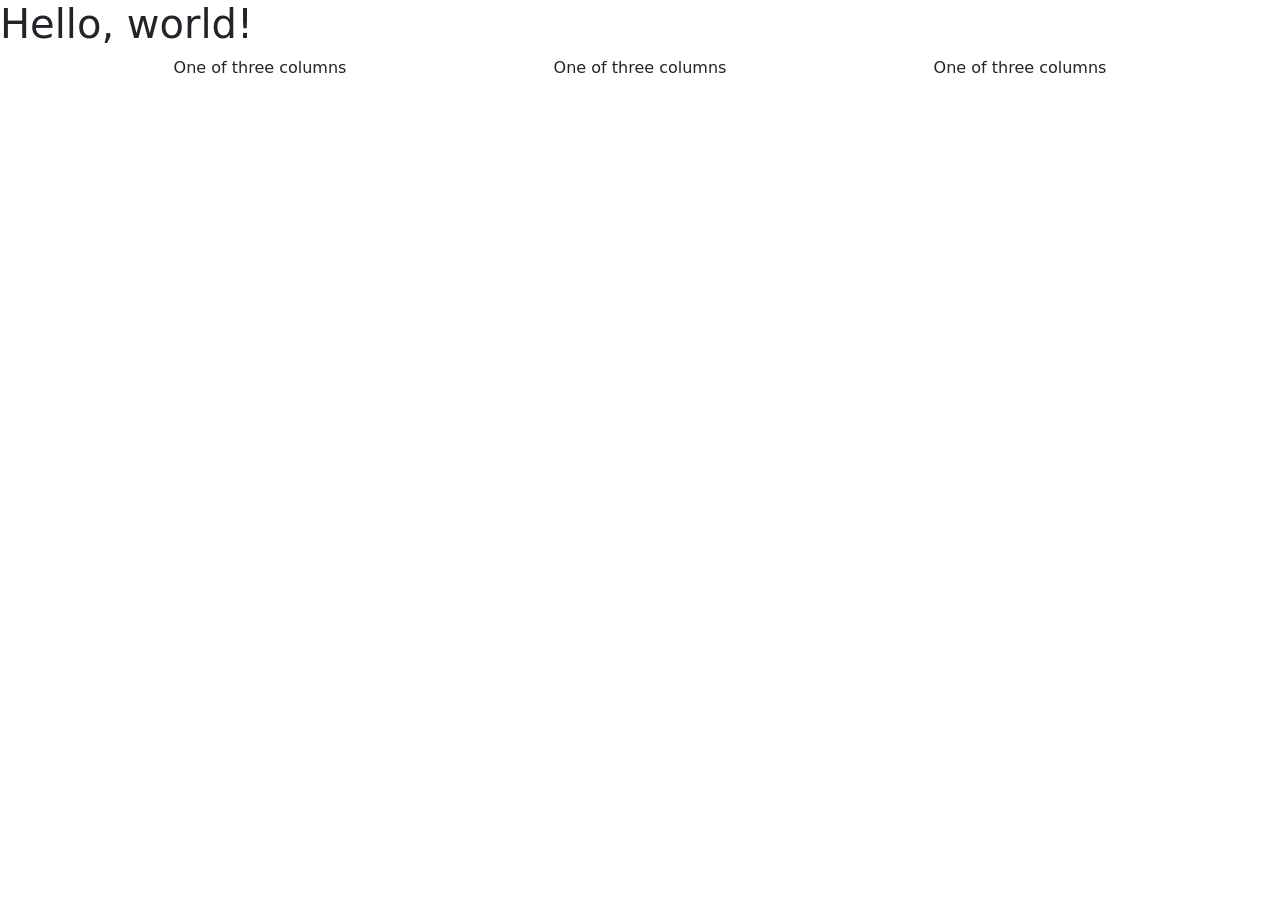
==== index.html @ ad049c61 "prueba" ====
<!doctype html>
<html lang="es">
  <head>
    <meta charset="utf-8">
    <meta name="viewport" content="width=device-width, initial-scale=1">
    <title>1er Parcial -Sandoval</title>
    <link href="https://cdn.jsdelivr.net/npm/bootstrap@5.3.8/dist/css/bootstrap.min.css" rel="stylesheet" integrity="sha384-sRIl4kxILFvY47J16cr9ZwB07vP4J8+LH7qKQnuqkuIAvNWLzeN8tE5YBujZqJLB" crossorigin="anonymous">

    <link rel="stylesheet" href="style.css">


  </head>
  <body>
    <h1>Hello, world!</h1>

    <div class="container text-center">
  <div class="row align-items-start">
    <div class="col">
      One of three columns
    </div>
    <div class="col">
      One of three columns
    </div>
    <div class="col">
      One of three columns
    </div>
  </div>
</div>





    <script src="https://cdn.jsdelivr.net/npm/bootstrap@5.3.8/dist/js/bootstrap.bundle.min.js" integrity="sha384-FKyoEForCGlyvwx9Hj09JcYn3nv7wiPVlz7YYwJrWVcXK/BmnVDxM+D2scQbITxI" crossorigin="anonymous"></script>
  </body>
</html>
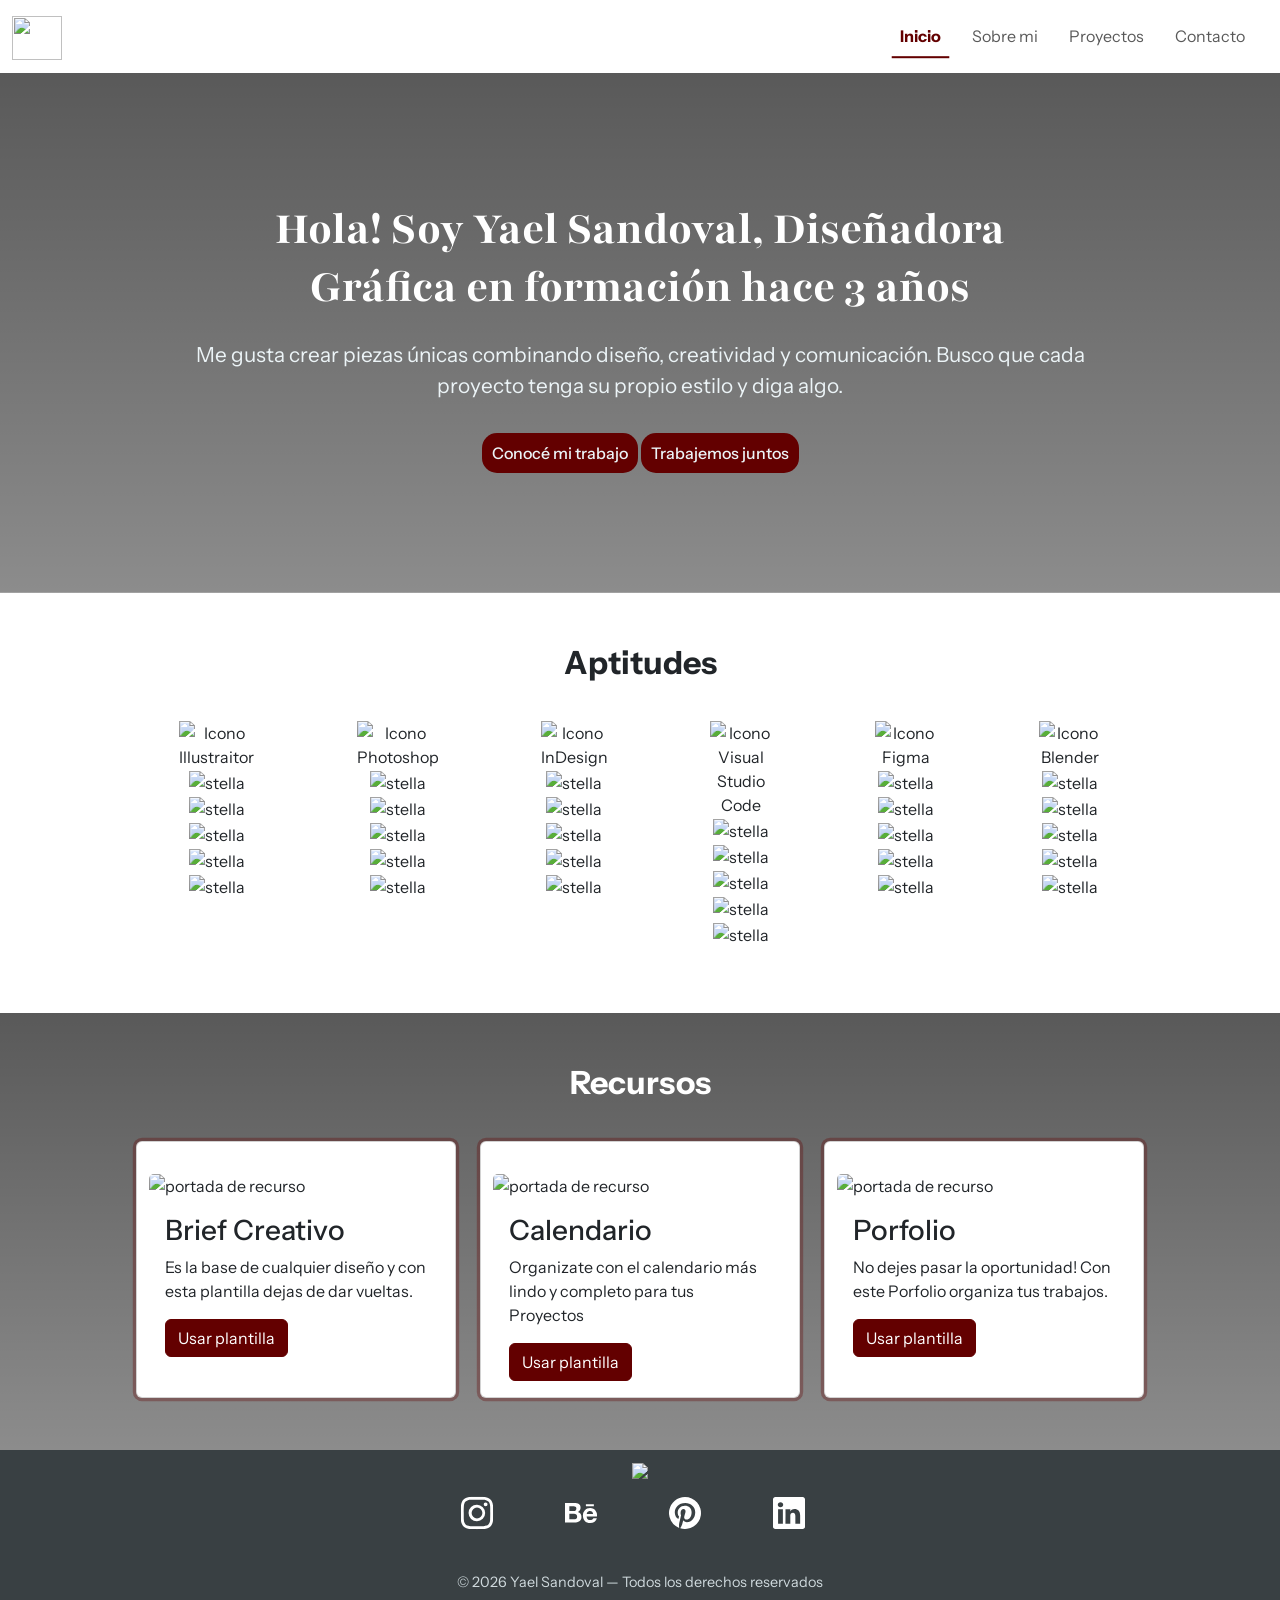
==== commit 89bf4e44: "Add files via upload" ====
--- a/index.html
+++ b/index.html
@@ -1,36 +1,218 @@
 <!doctype html>
 <html lang="es">
-  <head>
+<head>
     <meta charset="utf-8">
     <meta name="viewport" content="width=device-width, initial-scale=1">
-    <title>1er Parcial -Sandoval</title>
+    <title>Inicio</title>
     <link href="https://cdn.jsdelivr.net/npm/bootstrap@5.3.8/dist/css/bootstrap.min.css" rel="stylesheet" integrity="sha384-sRIl4kxILFvY47J16cr9ZwB07vP4J8+LH7qKQnuqkuIAvNWLzeN8tE5YBujZqJLB" crossorigin="anonymous">
 
     <link rel="stylesheet" href="style.css">
 
-
-  </head>
-  <body>
-    <h1>Hello, world!</h1>
-
-    <div class="container text-center">
-  <div class="row align-items-start">
-    <div class="col">
-      One of three columns
-    </div>
-    <div class="col">
-      One of three columns
-    </div>
-    <div class="col">
-      One of three columns
-    </div>
-  </div>
-</div>
-
-
-
-
-
-    <script src="https://cdn.jsdelivr.net/npm/bootstrap@5.3.8/dist/js/bootstrap.bundle.min.js" integrity="sha384-FKyoEForCGlyvwx9Hj09JcYn3nv7wiPVlz7YYwJrWVcXK/BmnVDxM+D2scQbITxI" crossorigin="anonymous"></script>
-  </body>
-</html>+    <link rel="preconnect" href="https://fonts.googleapis.com">
+    <link rel="preconnect" href="https://fonts.gstatic.com" crossorigin>
+    <link href="https://fonts.googleapis.com/css2?family=Instrument+Sans:ital,wght@0,400..700;1,400..700&family=Playfair:ital,opsz,wght@0,5..1200,300..900;1,5..1200,300..900&display=swap" rel="stylesheet">
+
+</head>
+
+<body>
+
+<!-- Hola Profe, yo me dejo estas notas para orientarme mas fácil en el código, sino muero 🥸🥴 -->
+
+<!-- Comienzo del Menú -->
+<nav class="navbar navbar-expand-lg nav-underline menu">
+    <div class="container-fluid" >
+        <a class="navbar-brand" href="#">
+            <img src="Img/Logo B2.png" width="50" height="44" class="d-inline-block align-text-top">
+        </a>
+        <button class="navbar-toggler" type="button" data-bs-toggle="collapse" data-bs-target="#navbarNav" aria-controls="navbarNav" aria-expanded="false" aria-label="Toggle navigation">
+        <span class="navbar-toggler-icon"></span>
+        </button>
+        <div class="collapse navbar-collapse menulink " id="navbarNav">
+            <ul class="navbar-nav ms-auto " >
+                    <li class="nav-item">
+                        <a class="nav-link active" aria-current="page" href="#">Inicio</a>
+                    </li>
+                    <li class="nav-item">
+                        <a class="nav-link" href="SobreMi.html">Sobre mi</a>
+                    </li>
+                    <li class="nav-item">
+                        <a class="nav-link" href="Proyectos.html">Proyectos</a>
+                    </li>
+                    <li class="nav-item">
+                        <a class="nav-link" href="Contacto.html">Contacto</a>
+                    </li>
+            </ul>
+        </div>
+    </div>
+</nav>
+
+<!-- Fin del Menú -->
+
+<main>
+
+    <!-- Inicio de banner-->
+<div class="banner">
+<h1>Hola! Soy Yael Sandoval, Diseñadora Gráfica en formación hace 3 años</h1>
+<p>Me gusta crear piezas únicas combinando diseño, creatividad y comunicación. Busco que cada proyecto tenga su propio estilo y diga algo.</p>
+
+<a class="botonbanner" href="Proyectos.html" role="button">Conocé mi trabajo</a>
+<a class="botonbanner" href="Contacto.html" role="button">Trabajemos juntos</a>
+
+</div>
+
+<!-- Finde de Banner -->
+
+<!-- Inicio de Aptitudes -->
+<div class="aptitudes">
+<h2 class="index">Aptitudes</h2>
+<div class="container text-center">
+    <div class="row">
+        <div class="col apt">
+            <img src="Img/AI.png" alt="Icono Illustraitor" height="50">
+            <div>
+                <img src="Img/estrella.png" alt="stella" height="15">
+                <img src="Img/estrella.png" alt="stella" height="15">
+                <img src="Img/estrella.png" alt="stella" height="15">
+                <img src="Img/estrella.png" alt="stella" height="15">
+                <img src="Img/estrella.png" alt="stella" height="15">
+            </div>
+        </div>
+        <div class="col apt">
+            <img src="Img/PS.png" alt="Icono Photoshop" height="50">
+            <div>
+                <img src="Img/estrella.png" alt="stella" height="15">
+                <img src="Img/estrella.png" alt="stella" height="15">
+                <img src="Img/estrella.png" alt="stella" height="15">
+                <img src="Img/estrella.png" alt="stella" height="15">
+                <img src="Img/estrella null.png" alt="stella" height="15">
+            </div>
+        </div>
+        <div class="col apt">
+            <img src="Img/Id.png" alt="Icono InDesign" height="50">
+            <div>
+                <img src="Img/estrella.png" alt="stella" height="15">
+                <img src="Img/estrella.png" alt="stella" height="15">
+                <img src="Img/estrella.png" alt="stella" height="15">
+                <img src="Img/estrella null.png" alt="stella" height="15">
+                <img src="Img/estrella null.png" alt="stella" height="15">
+            </div>
+        </div>
+        <div class="col apt">
+            <img src="Img/Vsc.png" alt="Icono Visual Studio Code" height="50">
+            <div>
+                <img src="Img/estrella.png" alt="stella" height="15">
+                <img src="Img/estrella.png" alt="stella" height="15">
+                <img src="Img/estrella.png" alt="stella" height="15">
+                <img src="Img/estrella.png" alt="stella" height="15">
+                <img src="Img/estrella.png" alt="stella" height="15">
+            </div>
+        </div>
+        <div class="col apt">
+            <img src="Img/Fgm.png" alt="Icono Figma" height="50">
+            <div>
+                <img src="Img/estrella.png" alt="stella" height="15">
+                <img src="Img/estrella.png" alt="stella" height="15">
+                <img src="Img/estrella.png" alt="stella" height="15">
+                <img src="Img/estrella null.png" alt="stella" height="15">
+                <img src="Img/estrella null.png" alt="stella" height="15">
+            </div>
+        </div>
+        <div class="col apt">
+            <img src="Img/3D.png" alt="Icono Blender" height="50">
+            <div>
+                <img src="Img/estrella.png" alt="stella" height="15">
+                <img src="Img/estrella.png" alt="stella" height="15">
+                <img src="Img/estrella.png" alt="stella" height="15">
+                <img src="Img/estrella null.png" alt="stella" height="15">
+                <img src="Img/estrella null.png" alt="stella" height="15">
+            </div>
+        </div>
+    </div>
+</div>
+
+</div>
+
+<!-- Fin de Aptitudes -->
+
+<!-- Inicio de Recursos -->
+<div class="recursos aparecer">
+<h2 class="indexrec">Recursos</h2>
+<div class="row justify-content-center gap-4">
+    <div class="card rec" style="width: 20rem;">
+        <img src="Img/rec1.png" class="card-img-top" alt="portada de recurso">
+        <div class="card-body">
+        <h3 class="card-title">Brief Creativo</h3>
+        <p class="card-text">Es la base de cualquier diseño y con esta plantilla dejas de dar vueltas.</p>
+        <a href="https://www.canva.com/templates/EAGzfLuC1zQ/" target="_blank" class="btn btn-primary">Usar plantilla</a>
+        </div>
+    </div>
+    <div class="card rec" style="width: 20rem;">
+        <img src="Img/rec2.png" class="card-img-top" alt="portada de recurso">
+        <div class="card-body">
+        <h3 class="card-title">Calendario</h3>
+        <p class="card-text">Organizate con el calendario más lindo y completo para tus Proyectos</p>
+        <a href="https://www.canva.com/templates/EAHAXmiIkhE/" target="_blank" class="btn btn-primary">Usar plantilla</a>
+        </div>
+    </div>
+    <div class="card rec" style="width: 20rem;">
+        <img src="Img/rec3.png" class="card-img-top" alt="portada de recurso">
+        <div class="card-body">
+        <h3 class="card-title">Porfolio</h3>
+        <p class="card-text">No dejes pasar la oportunidad! Con este Porfolio organiza tus trabajos.</p>
+        <a href="https://www.canva.com/templates/EAGrLEQnIrk/" target="_blank" class="btn btn-primary">Usar plantilla</a>
+        </div>
+    </div>
+</div>
+</div>
+<!-- Fin de Recursos -->
+
+<!-- Inicio Footer -->
+
+<footer>
+    <a href="#">
+        <img src="Img/Logo C1.png" height="100">
+    </a>
+    <nav class="nav">
+        
+        <a class="nav-link active" aria-current="page" href="https://www.instagram.com/yaelsandovalok" target="_blank">
+        <svg xmlns="http://www.w3.org/2000/svg" width="30" height="30" class="bi bi-instagram" viewBox="0 0 16 16">
+            <path d="M8 0C5.829 0 5.556.01 4.703.048 3.85.088 3.269.222 2.76.42a3.9 3.9 0 0 0-1.417.923A3.9 3.9 0 0 0 .42 2.76C.222 3.268.087 3.85.048 4.7.01 5.555 0 5.827 0 8.001c0 2.172.01 2.444.048 3.297.04.852.174 1.433.372 1.942.205.526.478.972.923 1.417.444.445.89.719 1.416.923.51.198 1.09.333 1.942.372C5.555 15.99 5.827 16 8 16s2.444-.01 3.298-.048c.851-.04 1.434-.174 1.943-.372a3.9 3.9 0 0 0 1.416-.923c.445-.445.718-.891.923-1.417.197-.509.332-1.09.372-1.942C15.99 10.445 16 10.173 16 8s-.01-2.445-.048-3.299c-.04-.851-.175-1.433-.372-1.941a3.9 3.9 0 0 0-.923-1.417A3.9 3.9 0 0 0 13.24.42c-.51-.198-1.092-.333-1.943-.372C10.443.01 10.172 0 7.998 0zm-.717 1.442h.718c2.136 0 2.389.007 3.232.046.78.035 1.204.166 1.486.275.373.145.64.319.92.599s.453.546.598.92c.11.281.24.705.275 1.485.039.843.047 1.096.047 3.231s-.008 2.389-.047 3.232c-.035.78-.166 1.203-.275 1.485a2.5 2.5 0 0 1-.599.919c-.28.28-.546.453-.92.598-.28.11-.704.24-1.485.276-.843.038-1.096.047-3.232.047s-2.39-.009-3.233-.047c-.78-.036-1.203-.166-1.485-.276a2.5 2.5 0 0 1-.92-.598 2.5 2.5 0 0 1-.6-.92c-.109-.281-.24-.705-.275-1.485-.038-.843-.046-1.096-.046-3.233s.008-2.388.046-3.231c.036-.78.166-1.204.276-1.486.145-.373.319-.64.599-.92s.546-.453.92-.598c.282-.11.705-.24 1.485-.276.738-.034 1.024-.044 2.515-.045zm4.988 1.328a.96.96 0 1 0 0 1.92.96.96 0 0 0 0-1.92m-4.27 1.122a4.109 4.109 0 1 0 0 8.217 4.109 4.109 0 0 0 0-8.217m0 1.441a2.667 2.667 0 1 1 0 5.334 2.667 2.667 0 0 1 0-5.334"/>
+        </svg></a>
+        <a class="nav-link" href="https://www.behance.net/yaelsandoval1" target="_blank">
+            <svg xmlns="http://www.w3.org/2000/svg" width="30" height="30" class="bi bi-behance" viewBox="0 0 16 16">
+                <path d="M4.654 3c.461 0 .887.035 1.278.14.39.07.711.216.996.391s.497.426.641.747c.14.32.216.711.216 1.137 0 .496-.106.922-.356 1.242-.215.32-.566.606-.997.817.606.176 1.067.496 1.348.922s.461.957.461 1.563c0 .496-.105.922-.285 1.278a2.3 2.3 0 0 1-.782.887c-.32.215-.711.39-1.137.496a5.3 5.3 0 0 1-1.278.176L0 12.803V3zm-.285 3.978c.39 0 .71-.105.957-.285.246-.18.355-.497.355-.887 0-.216-.035-.426-.105-.567a1 1 0 0 0-.32-.355 1.8 1.8 0 0 0-.461-.176c-.176-.035-.356-.035-.567-.035H2.17v2.31c0-.005 2.2-.005 2.2-.005zm.105 4.193c.215 0 .426-.035.606-.07.176-.035.356-.106.496-.216s.25-.215.356-.39c.07-.176.14-.391.14-.641 0-.496-.14-.852-.426-1.102-.285-.215-.676-.32-1.137-.32H2.17v2.734h2.305zm6.858-.035q.428.427 1.278.426c.39 0 .746-.106 1.032-.286q.426-.32.53-.64h1.74c-.286.851-.712 1.457-1.278 1.848-.566.355-1.243.566-2.06.566a4.1 4.1 0 0 1-1.527-.285 2.8 2.8 0 0 1-1.137-.782 2.85 2.85 0 0 1-.712-1.172c-.175-.461-.25-.957-.25-1.528 0-.531.07-1.032.25-1.493.18-.46.426-.852.747-1.207.32-.32.711-.606 1.137-.782a4 4 0 0 1 1.493-.285c.606 0 1.137.105 1.598.355.46.25.817.532 1.102.958.285.39.496.851.641 1.348.07.496.105.996.07 1.563h-5.15c0 .58.21 1.11.496 1.396m2.24-3.732c-.25-.25-.642-.391-1.103-.391-.32 0-.566.07-.781.176s-.356.25-.496.39a.96.96 0 0 0-.25.497c-.036.175-.07.32-.07.46h3.196c-.07-.526-.25-.882-.497-1.132zm-3.127-3.728h3.978v.957h-3.978z"/>
+            </svg>
+        </a>
+        <a class="nav-link" href="https://ar.pinterest.com/yaelsandoval69/" target="_blank">
+            <svg xmlns="http://www.w3.org/2000/svg" width="30" height="30" class="bi bi-pinterest" viewBox="0 0 16 16">
+                <path d="M8 0a8 8 0 0 0-2.915 15.452c-.07-.633-.134-1.606.027-2.297.146-.625.938-3.977.938-3.977s-.239-.479-.239-1.187c0-1.113.645-1.943 1.448-1.943.682 0 1.012.512 1.012 1.127 0 .686-.437 1.712-.663 2.663-.188.796.4 1.446 1.185 1.446 1.422 0 2.515-1.5 2.515-3.664 0-1.915-1.377-3.254-3.342-3.254-2.276 0-3.612 1.707-3.612 3.471 0 .688.265 1.425.595 1.826a.24.24 0 0 1 .056.23c-.061.252-.196.796-.222.907-.035.146-.116.177-.268.107-1-.465-1.624-1.926-1.624-3.1 0-2.523 1.834-4.84 5.286-4.84 2.775 0 4.932 1.977 4.932 4.62 0 2.757-1.739 4.976-4.151 4.976-.811 0-1.573-.421-1.834-.919l-.498 1.902c-.181.695-.669 1.566-.995 2.097A8 8 0 1 0 8 0"/>
+            </svg>
+        </a>
+        <a class="nav-link" href="https://www.linkedin.com/in/yael-sandoval-276b52190/?skipRedirect=true" target="_blank">
+            <svg xmlns="http://www.w3.org/2000/svg" width="30" height="30" class="bi bi-linkedin" viewBox="0 0 16 16">
+                <path d="M0 1.146C0 .513.526 0 1.175 0h13.65C15.474 0 16 .513 16 1.146v13.708c0 .633-.526 1.146-1.175 1.146H1.175C.526 16 0 15.487 0 14.854zm4.943 12.248V6.169H2.542v7.225zm-1.2-8.212c.837 0 1.358-.554 1.358-1.248-.015-.709-.52-1.248-1.342-1.248S2.4 3.226 2.4 3.934c0 .694.521 1.248 1.327 1.248zm4.908 8.212V9.359c0-.216.016-.432.08-.586.173-.431.568-.878 1.232-.878.869 0 1.216.662 1.216 1.634v3.865h2.401V9.25c0-2.22-1.184-3.252-2.764-3.252-1.274 0-1.845.7-2.165 1.193v.025h-.016l.016-.025V6.169h-2.4c.03.678 0 7.225 0 7.225z"/>
+            </svg>
+        </a>
+    </nav>
+    
+</footer>
+
+
+<!-- Fin del Footer -->
+
+
+
+
+
+</main>
+
+
+
+
+
+    <script src="https://cdn.jsdelivr.net/npm/bootstrap@5.3.3/dist/js/bootstrap.bundle.min.js"></script>
+
+    <script src="app.js"></script>
+
+</body>
+</html>
--- a/style.css
+++ b/style.css
@@ -0,0 +1,596 @@
+*{
+    margin: 0;
+    padding: 0;
+    box-sizing: border-box;
+}
+
+body{
+    font-family: "Instrument Sans", sans-serif;
+    font-weight: 400;
+    font-style: normal;
+    font-variation-settings: 100;
+    overflow-x: hidden;
+    margin: auto;
+
+}
+
+/* Menu */
+nav{
+    width: 100%;
+    margin: auto;
+}
+
+
+.nav-link.active{
+    color: #630000 !important;
+    transform: scale(1.01);
+    transition: 0.3s;
+}
+
+.nav-link{
+    margin-right: 15px;
+    transition: 0.3s;
+}
+
+.nav-link:hover{
+    transform: translateY(-5px);
+    transition: 0.3s;
+    color: #630000;
+}
+
+.navbar-brand{
+    transition: 0.3s;
+}
+
+
+.navbar-brand:hover{
+    transform: scale(1.3);
+    transition: 0.3s;
+
+}
+
+
+
+/* Fin del menu */
+
+
+/* Index */
+
+h1{
+    font-family: "Playfair", serif;
+    font-weight: 800;
+    font-style: bold;
+    font-size: 3em;
+    text-align: center;
+
+}
+
+.banner{
+    background-image:
+    linear-gradient(rgba(0,0,0,0.65), rgba(0,0,0,0.45)),
+    url(Img/Banner.gif);
+
+    background-size: cover;
+    background-position: center;
+    text-align: center;
+
+    padding: 10% 5%;
+}
+
+.banner h1{
+    color: white;
+    padding: 0 2%;
+    max-width: 900px;
+    margin: auto;
+}
+
+.banner p{
+    color: #ecf4f7;
+    font-size: 1.3em;
+    padding: 2% 8%;
+}
+
+
+.botonbanner{
+    background-color: #630000;
+    border-color: #630000;
+    font-family: "Instrument Sans", sans-serif;
+    font-size: 1em;
+    font-weight: 500;
+
+    color: #ecf4f7;
+    padding: 10px;
+    border-radius: 15px;
+
+    text-decoration: none;
+
+    transition: 0.3s;
+
+}
+
+.botonbanner:hover{
+    background-color: #394043;
+    transition: 0.3s;
+    font-size: 1.1em;
+}
+
+/* Fin de Index */
+
+/* Aptitudes */
+
+.aptitudes{
+    padding: 4% 10% 2% 10%;
+    background-color: white;
+
+}
+.index{
+    text-align: center;
+    font-family: "Instrument Sans", sans-serif;
+    font-size: 2em;
+    font-weight: 700;
+
+}
+.apt{
+    padding: 3% 5% 4% 5%;
+}
+
+.indexrec{
+    text-align: center;
+    font-family: "Instrument Sans", sans-serif;
+    font-size: 2em;
+    font-weight: 700;
+    padding-bottom: 3%;
+    color: white;
+
+}
+.recursos{
+    padding: 4% 10% 4% 10%;
+    background-image:
+        linear-gradient(rgba(0,0,0,0.65), rgba(0,0,0,0.45)),
+        url(Img/fondorec.gif);
+}
+
+.rec{
+    padding-top: 3%;
+    box-shadow: 0 0 0 0.2rem #63000053;
+}
+
+.rec a{
+    background-color: #630000;
+    border-color: #630000;
+    transition: 0.3s;
+}
+
+.rec a:hover{
+    background-color: #630000be;
+    border-color: #630000be;
+    transform: translateY(-5px);
+
+}
+
+/* Fin de rec */
+
+
+/* Footer */
+
+footer{
+    background-color: #394043;
+    padding: 1% 8%;
+    text-align: center;
+}
+
+footer img{
+    margin-bottom: 10px;
+    transition: 0.3s;
+}
+
+footer img:hover{
+    transform: scale(1.05);
+}
+
+footer .nav{
+    display: flex;
+    justify-content: center;
+    gap: 25px;
+    flex-wrap: wrap;
+}
+
+footer .nav-link{
+    color: #ecf4f7;
+    transition: 0.3s;
+}
+
+footer .nav-link:hover{
+    transform: translateY(-5px);
+}
+
+footer svg{
+    width: 32px;
+    height: 32px;
+    filter: invert(4);
+}
+
+footer::after{
+    content: "© 2026 Yael Sandoval — Todos los derechos reservados";
+    display: block;
+    margin-top: 35px;
+    color: #cfd9dd;
+    font-size: 0.9em;
+}
+
+/* Fin de Footer */
+
+/* Sobre mi */
+
+.intro{
+    height: auto;
+    padding: 3% 15% 2% 15%;;
+    background-color: #ecf4f7;
+}
+
+.intro p{
+    font-size: 1.1em;
+    padding-top: 5%;
+}
+
+.mvv{
+
+
+    padding: 2% 10% 2% 15%;
+
+    display: flex;
+    align-items: center;
+    gap: 40px ;
+
+    background-color: #ecf4f7;
+
+}
+
+.mvv img{
+    width: 80%;
+    min-width: 350px;
+    border-radius: 20px;
+}
+
+.mvvtxt h2{
+    color: #394043;
+    font-size: 1.8em;
+    font-weight: 600;
+}
+
+
+.val ul li{
+    list-style: none;
+}
+.val ul li span{
+    font-size: 1.1em;
+    font-weight: 600;
+}
+
+.formacioncards{
+    background-image:
+        linear-gradient(rgba(0, 0, 0, 0.65), rgba(0, 0, 0, 0.45)),
+        url(Img/portadainfo.gif);
+    background-size: cover;
+    background-position: center;
+
+    padding: 5% 8%;
+
+}
+
+.formacad{
+    display: flex;
+    gap: 30px;
+    flex-wrap: wrap;
+}
+
+.formacad .card{
+    flex: 1;
+    min-width: 300px;
+
+    border: none;
+    border-radius: 20px;
+
+    overflow: hidden;
+
+    box-shadow: 0px 4px 20px #3940435b;
+}
+
+.formacad .card h2{
+    background-color: #630000;
+    color: #ecf4f7;
+    text-align: center;
+    padding: 3%;
+}
+
+.formacad .card .card-body {
+    background-color: #ecf4f7;
+}
+
+
+.play{
+    text-align: center;
+    padding: 5% 10% 3% 10%;
+    color: white;
+    font-size: 2em;
+}
+
+.play2{
+    text-align: center;
+    padding: 5% 10% 0% 10%;
+}
+
+iframe{
+    display: block;
+    margin: auto;
+    padding-bottom: 2%;
+}
+
+.galeria{
+    display: grid;
+    grid-template-columns: repeat(auto-fit, minmax(200px, 1fr));
+    gap: 20px;
+    padding: 5% 8%;
+}
+
+.galeria img{
+    width: 100%;
+    height: 250px;
+    object-fit: cover;
+    border-radius: 15px;
+    transition: 0.3s;
+}
+
+.galeria img:hover{
+    transform: scale(1.3);
+}
+
+/* Fin de Sobre Mi */
+
+/* Proyectos */
+
+
+.proyectos{
+    background-image:
+
+    url(Img/portadaproyectos.jpg);
+    background-position: center;
+    background-size: cover;
+}
+
+.proyectos h1{
+    padding-top: 10px;
+}
+
+.accordion{
+    padding: 5% 8%;
+}
+
+.accordion-item{
+    margin-bottom: 20px;
+
+    border-radius: 20px;
+
+    border: none;
+
+    box-shadow: 0px 4px 15px #39404363;
+}
+
+.accordion-button{
+    background-color: #ecf4f7;
+    color: #394043;
+    font-family: "Instrument Sans", sans-serif;
+    font-weight: 800;
+    padding: 20px;
+    font-size: 0.8em;
+    box-shadow: none;
+}
+
+.accordion-button:not(.collapsed){
+    background-color: #630000;
+    color: #ecf4f7 !important;
+}
+
+.accordion-body{
+    padding: 30px;
+    background-color: #ecf4f7;
+}
+
+.accordion img{
+    border-radius: 15px;
+}
+
+.proy{
+    text-align: center;
+    padding-top: 5%;
+}
+
+
+/* Fin de Proyectos */
+
+/* Contacto */
+
+.contacto{
+    padding: 4% 10% 2% 10%;
+    background-image:
+    linear-gradient(rgba(0, 0, 0, 0.65), rgba(0, 0, 0, 0.45)),
+    url(Img/fondocontacto.gif);
+    background-position: center;
+    background-size: cover;
+}
+
+.infocont, .formcont {
+    background-color: white;
+    border-radius: 20px;
+    padding: 30px;
+}
+
+.contacto h1{
+    margin-bottom: 30px;
+}
+
+.infocont p{
+    font-size: 1.1em;
+    margin-bottom: 25px;
+}
+
+
+.infocont ul{
+    padding: 0;
+}
+
+.infocont ul li{
+    list-style: none;
+    margin-bottom: 20px;
+    text-align: center;
+    font-size: 1.1em;
+}
+
+.infocont ul li a{
+    text-decoration: none;
+    color: #ecf4f7;
+    display: block;
+    padding: 15px 20px;
+    border-radius: 20px;
+    transition: 0.3s;
+    background-color: #394043;
+}
+
+.infocont ul li a:hover{
+    background-color: #630000;
+    color: #ecf4f7;
+    transform: scaleX(1.03);
+    transition: 0.3s;
+    font-size: 1.05em;
+}
+
+.infocont svg{
+    margin: 0 15px 0 5px;
+}
+
+.formcont label{
+    font-size: 1.1em;
+    font-weight: 500;
+    margin: 10px 0 8px 5px;
+}
+
+.formcont input, .formcont textarea{
+    border-radius: 15px;
+    padding: 10px;
+}
+
+.formcont input:hover, .formcont textarea:hover{
+    border-color: #630000;
+    box-shadow: 0 0 0 0.2rem #63000077;
+}
+
+.formcont input:focus, .formcont textarea:focus{
+    border-color: #630000;
+    box-shadow: 0 0 0 0.2rem #63000077;
+}
+
+.opt{
+    font-size: 0.9em;
+    margin-left: 10px;
+    margin-bottom: 10px;
+}
+
+
+.contacto button{
+    padding: 10px 20px;
+    background-color: #630000;
+    color: #ecf4f7;
+    display: block;
+    margin: auto;
+    margin-top: 30px;
+
+}
+
+/* Fin de Contacto */
+
+/* Inicio de Agradecimiento */
+
+
+.gracias{
+    display: flex;
+    justify-content: center;
+    align-items: center;
+    background-color: #630000;
+
+}
+
+.mensaje{
+
+    background-color: #ecf4f7;
+    padding: 50px;
+    border-radius: 30px;
+    text-align: center;
+    max-width: 600px;
+    box-shadow: 0 10px 30px rgba(0,0,0,0.08);
+    margin:20px;
+}
+
+.mensaje h1{
+    font-size: 3em;
+    margin-bottom: 30px;
+}
+
+.mensaje h1 span{
+    display: block;
+}
+
+.mensaje h2{
+    font-size: 1.5em;
+    font-weight: 500;
+    margin-bottom: 20px;
+}
+
+
+.tenor-gif-embed{
+    border-radius: 20px;
+}
+
+.volver{
+    padding: 10px 20px;
+    background-color: #630000;
+    color: #ecf4f7;
+    margin-top: 30px;
+}
+
+.volver:hover{
+    background-color: #6300008d;
+}
+
+
+.volver a{
+    text-decoration: none;
+    color: #ecf4f7;
+    font-size: 1.1em;
+    font-weight: 500;
+    transition: 0.3s;
+}
+
+
+
+/* Fin del Agradecimiento */
+
+/* Css para JS */
+
+.aparecer{
+    opacity: 0;
+    transform: translateY(30px);
+    transition: 0.5s;
+}
+
+.visible{
+    opacity: 1;
+    transform: translateY(0);
+}
+
+@media (max-width: 1000px){
+
+    .mvv{
+        flex-direction: column;
+    }
+
+}
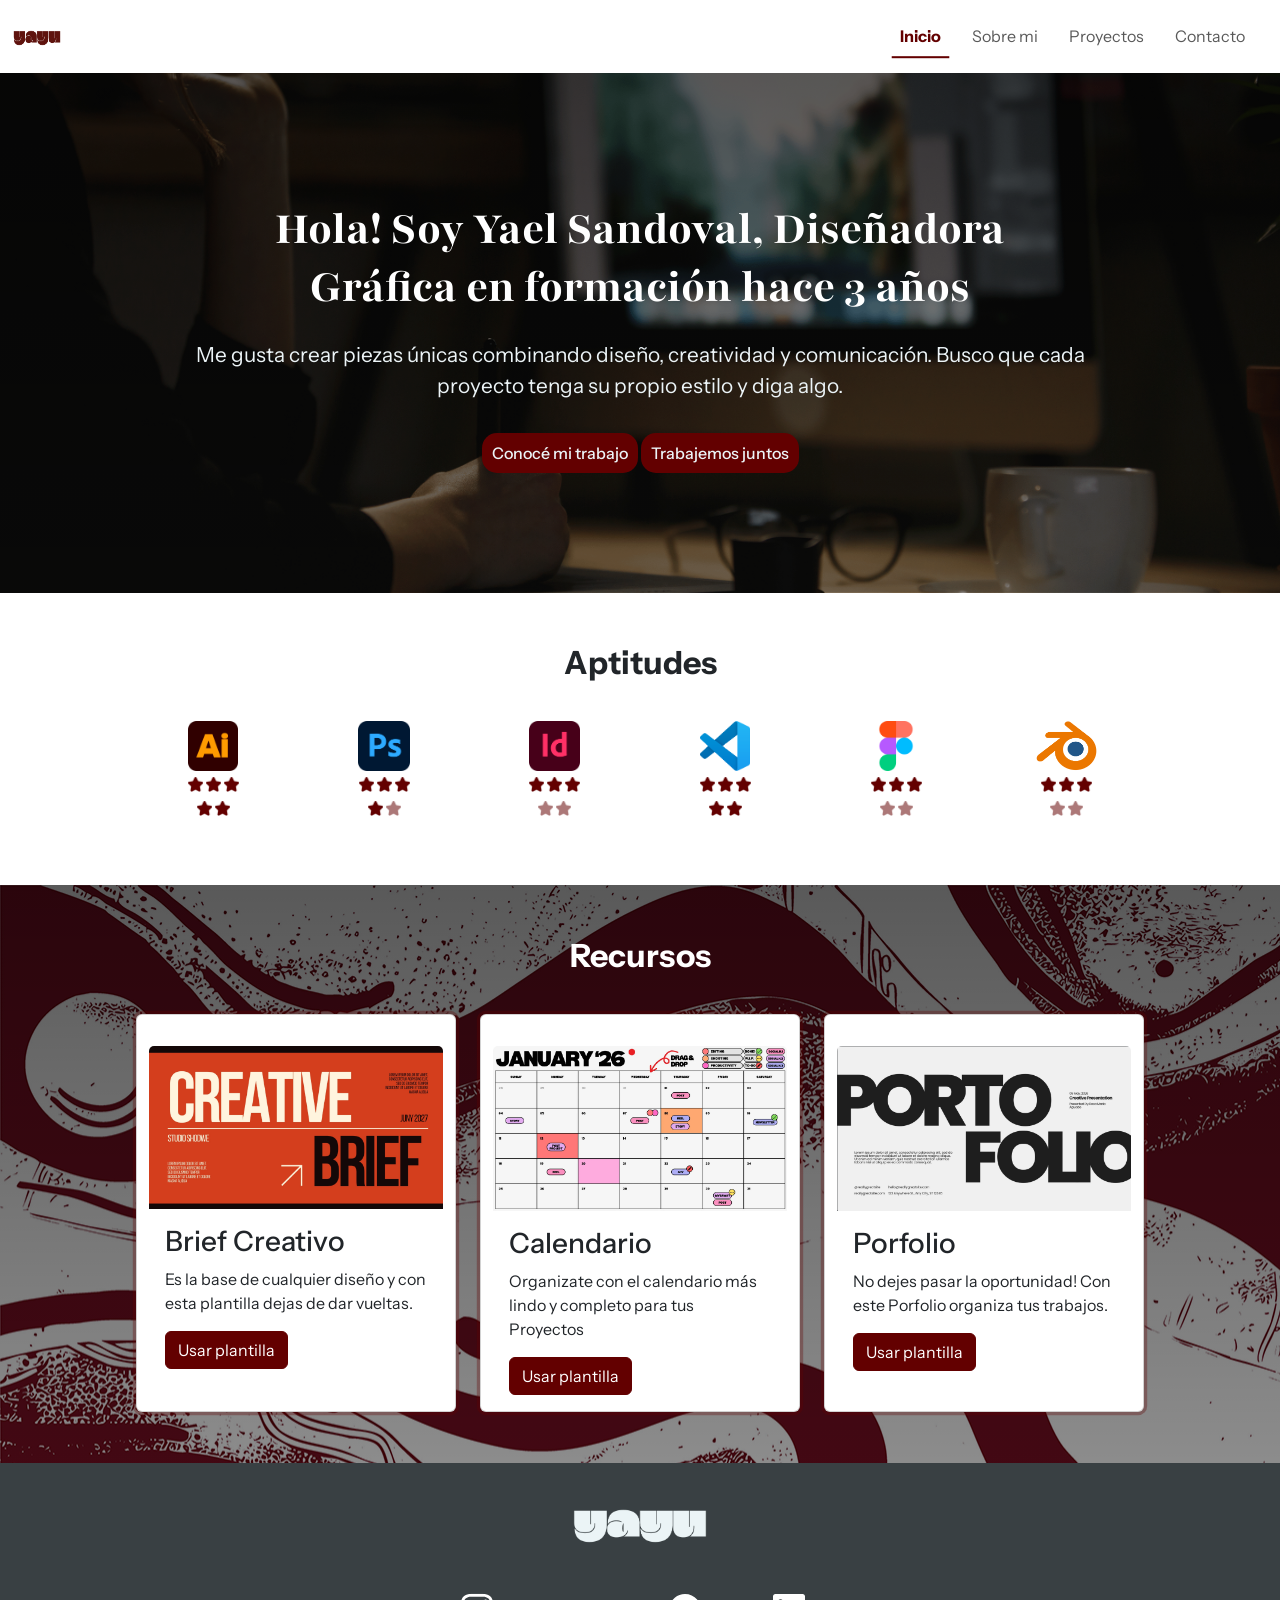
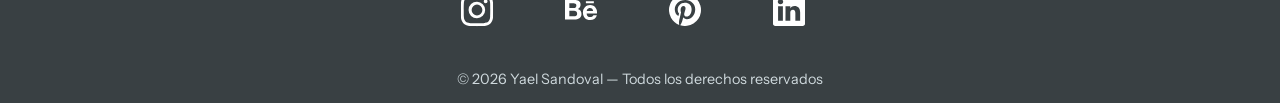
==== commit ef368b57: "Update index.html" ====
--- a/index.html
+++ b/index.html
@@ -22,7 +22,7 @@
 <nav class="navbar navbar-expand-lg nav-underline menu">
     <div class="container-fluid" >
         <a class="navbar-brand" href="#">
-            <img src="Img/Logo B2.png" width="50" height="44" class="d-inline-block align-text-top">
+            <img src="Img/Logo B1.png" width="50" height="44" class="d-inline-block align-text-top">
         </a>
         <button class="navbar-toggler" type="button" data-bs-toggle="collapse" data-bs-target="#navbarNav" aria-controls="navbarNav" aria-expanded="false" aria-label="Toggle navigation">
         <span class="navbar-toggler-icon"></span>
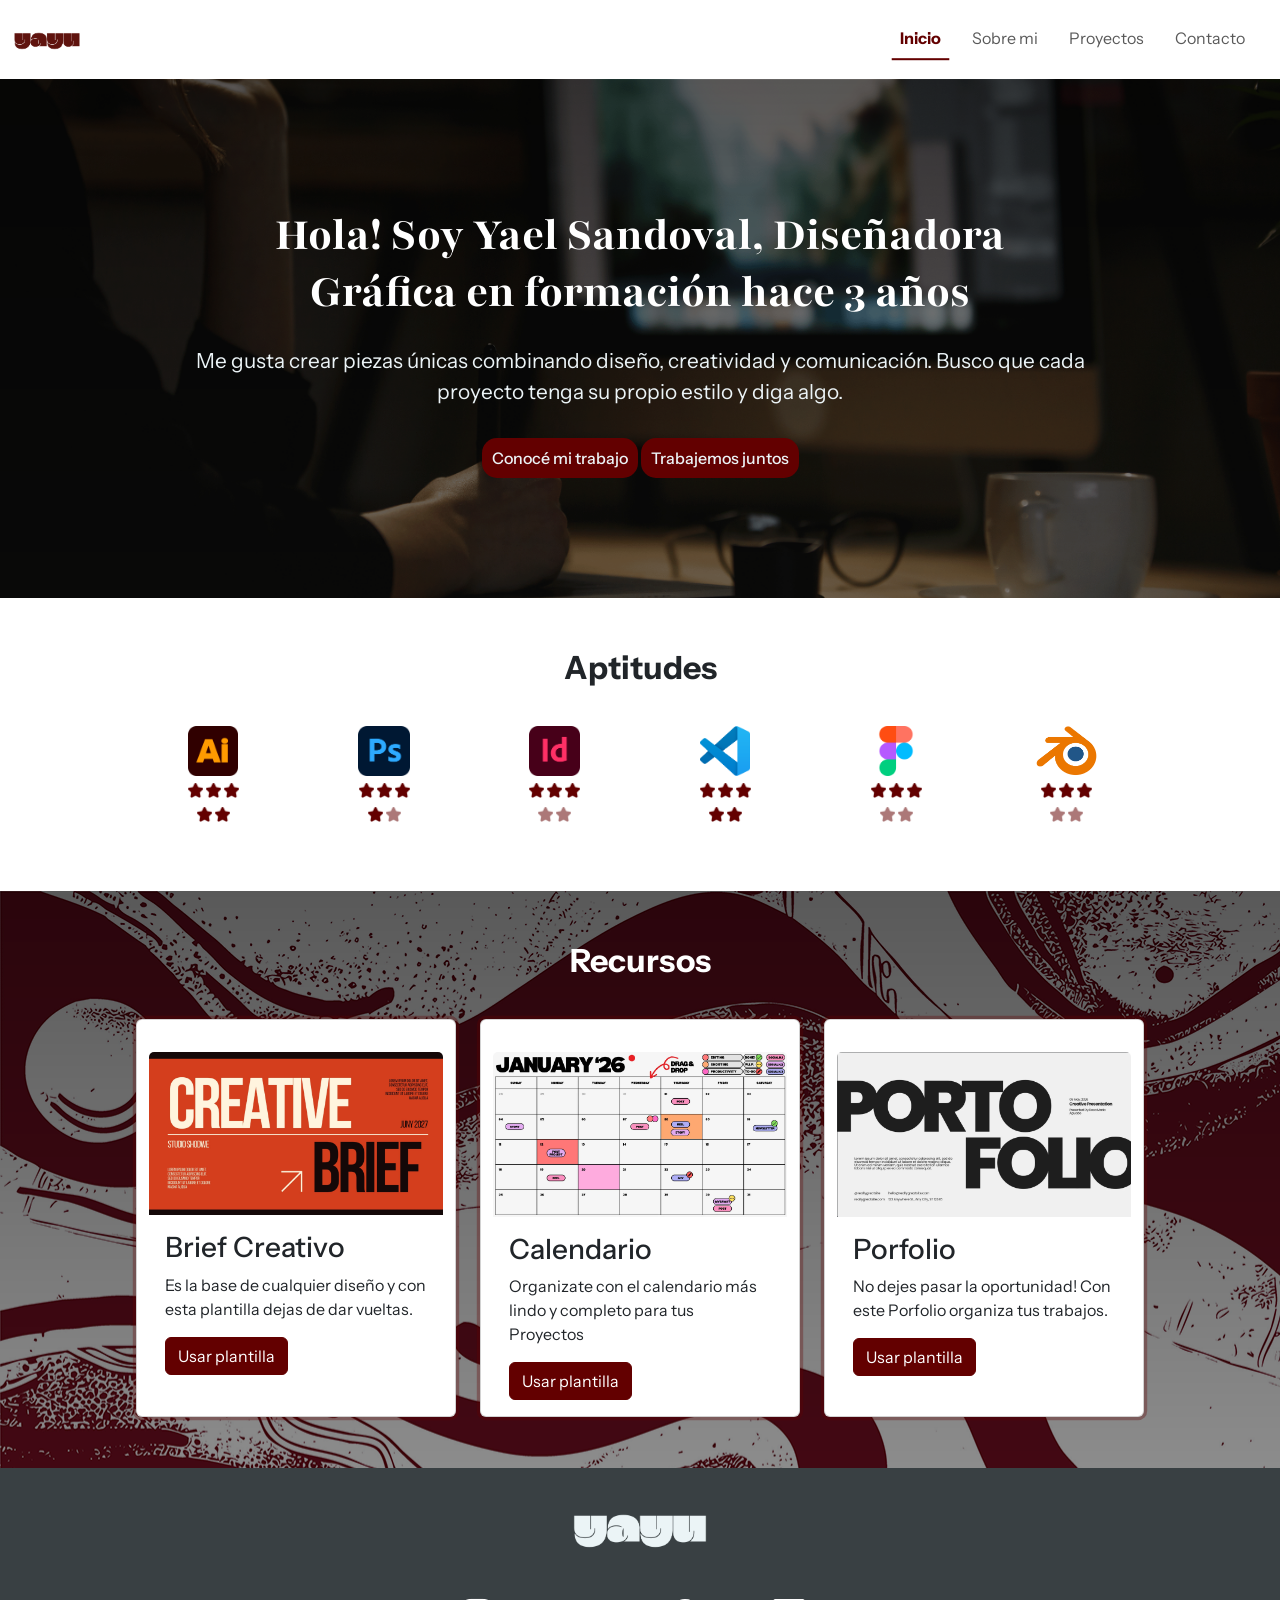
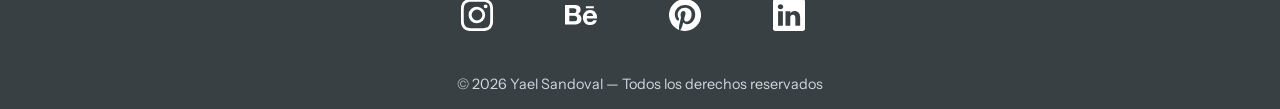
==== commit 25d4ff4e: "Update index.html" ====
--- a/index.html
+++ b/index.html
@@ -22,7 +22,7 @@
 <nav class="navbar navbar-expand-lg nav-underline menu">
     <div class="container-fluid" >
         <a class="navbar-brand" href="#">
-            <img src="Img/Logo B1.png" width="50" height="44" class="d-inline-block align-text-top">
+            <img src="Img/Logo B1.png" width="70" class="d-inline-block align-text-top">
         </a>
         <button class="navbar-toggler" type="button" data-bs-toggle="collapse" data-bs-target="#navbarNav" aria-controls="navbarNav" aria-expanded="false" aria-label="Toggle navigation">
         <span class="navbar-toggler-icon"></span>
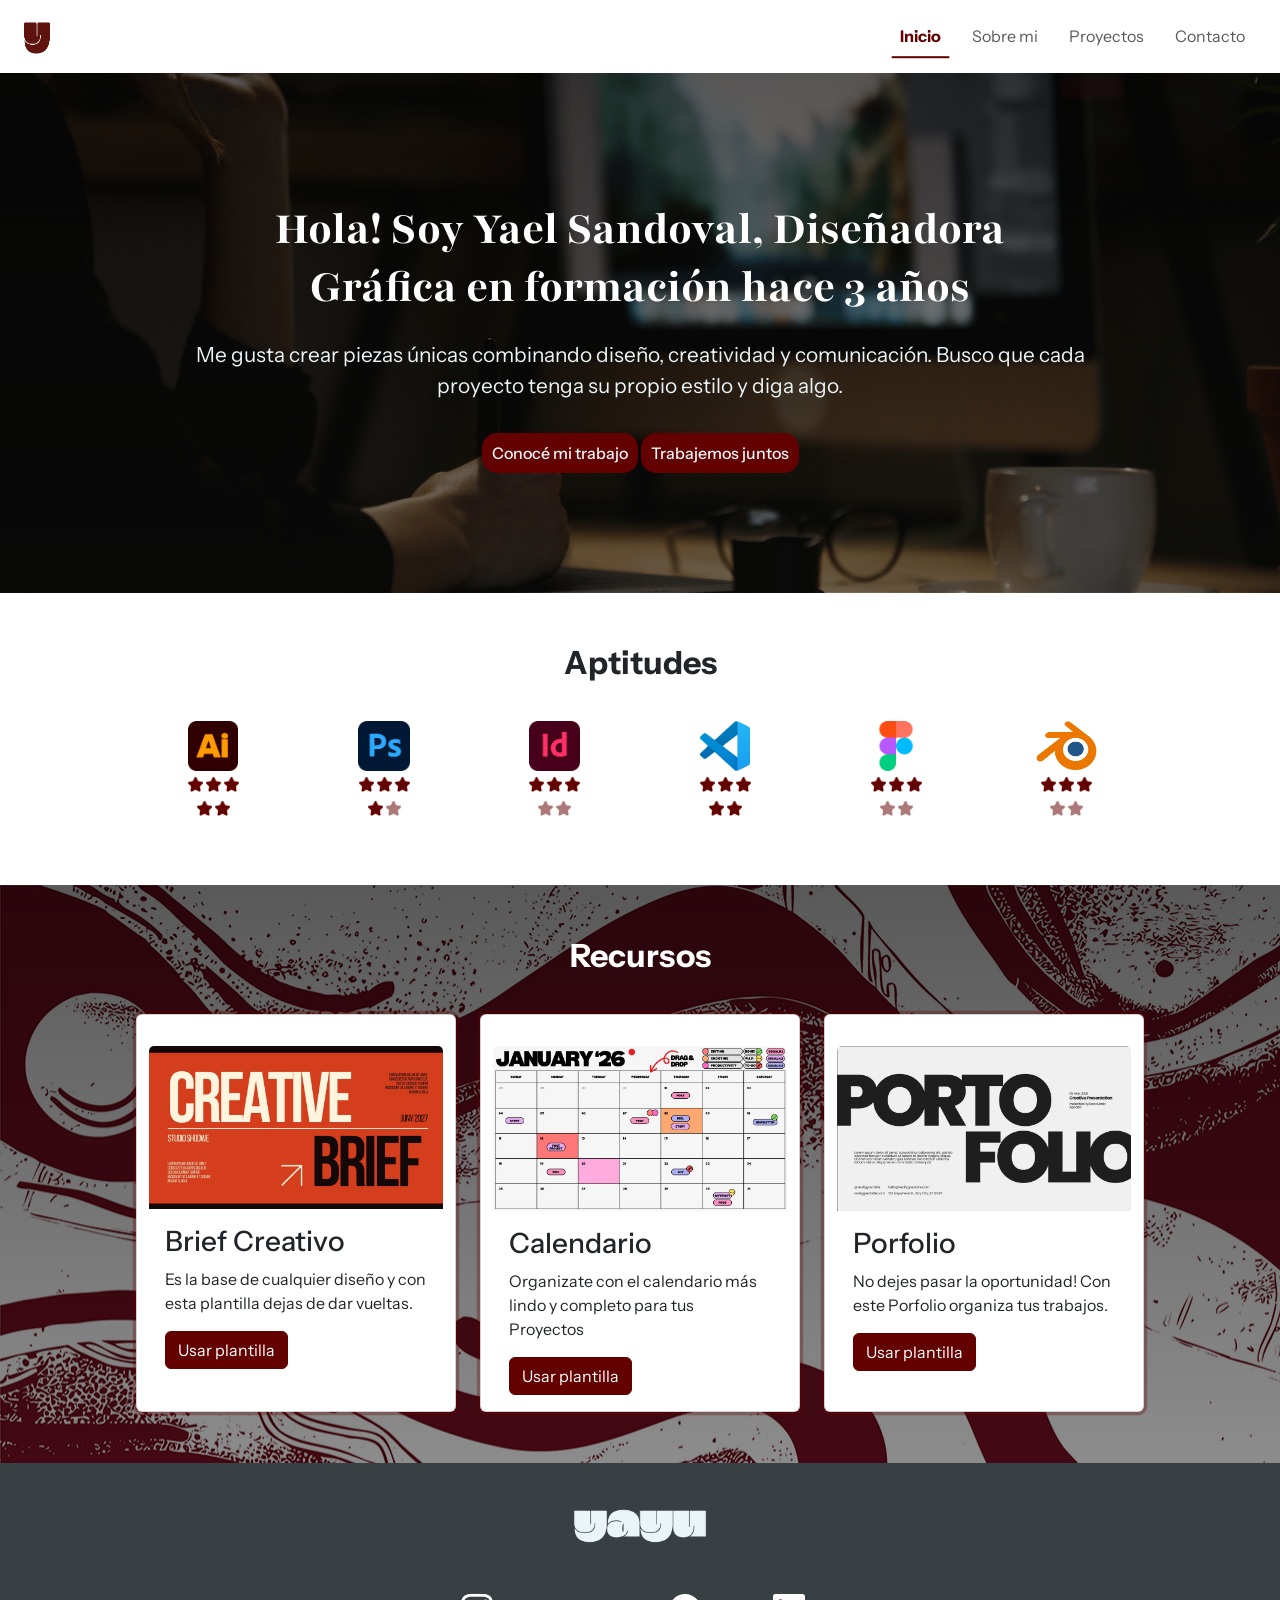
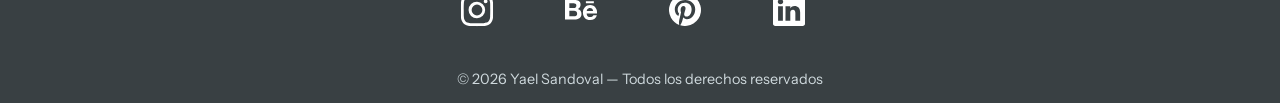
==== commit a0d85c82: "Ultima prueba" ====
--- a/index.html
+++ b/index.html
@@ -22,7 +22,7 @@
 <nav class="navbar navbar-expand-lg nav-underline menu">
     <div class="container-fluid" >
         <a class="navbar-brand" href="#">
-            <img src="Img/Logo B1.png" width="70" class="d-inline-block align-text-top">
+           <img src="Img/Logo B2.png" width="50" height="44" class="d-inline-block align-text-top">
         </a>
         <button class="navbar-toggler" type="button" data-bs-toggle="collapse" data-bs-target="#navbarNav" aria-controls="navbarNav" aria-expanded="false" aria-label="Toggle navigation">
         <span class="navbar-toggler-icon"></span>
